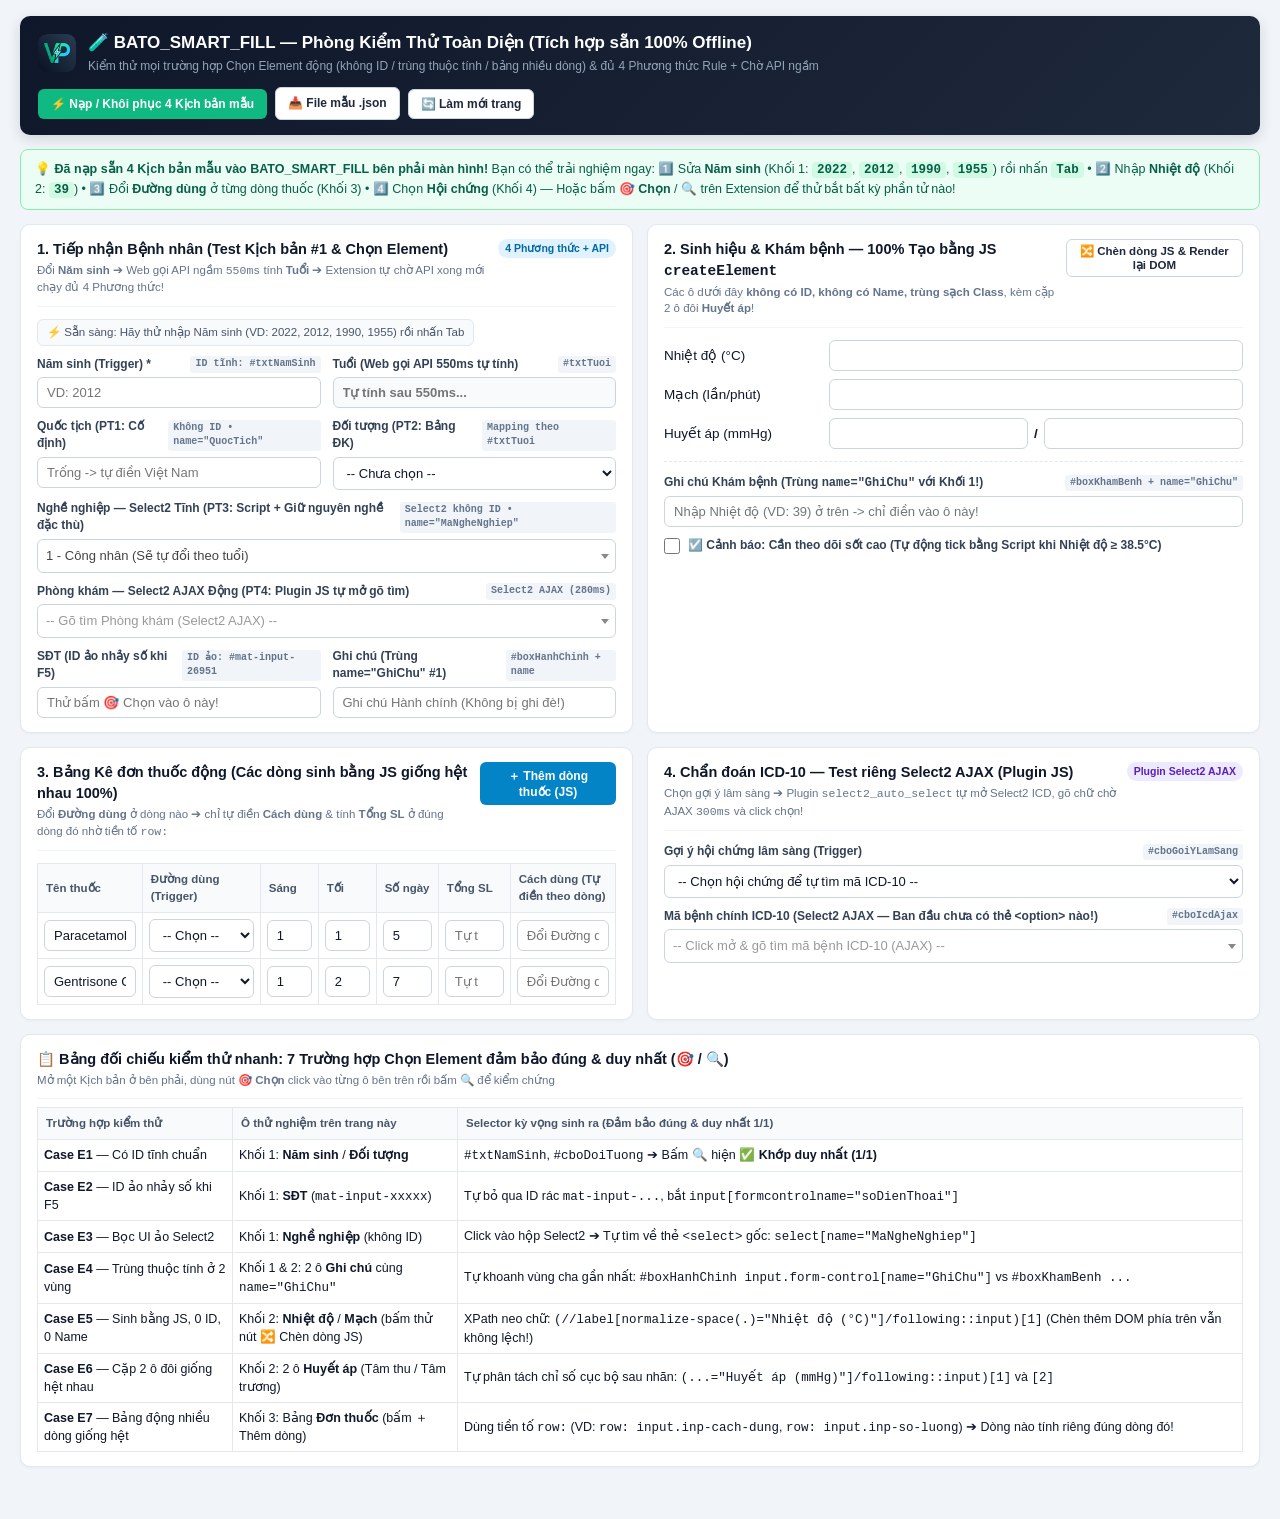
==== extensions/BATO_SMART_FILL/demo/demo.html @ b97f4ca3 "Update from https://github.com/phamminhvien/bato_his/commit/0f5f0caa06fc90ce4609efbcb10e0defe38414d7" ====
<!DOCTYPE html>
<html lang="vi">
<head>
  <meta charset="UTF-8" />
  <meta name="viewport" content="width=device-width, initial-scale=1.0" />
  <title>BATO_SMART_FILL — Phòng Kiểm Thử &amp; Hướng Dẫn Thực Hành</title>
  <link rel="icon" href="../icons/icon48.png" />
  <link rel="stylesheet" href="vendor/select2.min.css" />
  <style>
    :root {
      --bg: #f1f5f9;
      --card: #ffffff;
      --border: #cbd5e1;
      --text: #0f172a;
      --muted: #64748b;
      --primary: #059669;
      --accent: #0284c7;
    }
    * { box-sizing: border-box; margin: 0; padding: 0; }
    body {
      font-family: -apple-system, BlinkMacSystemFont, 'Segoe UI', Roboto, sans-serif;
      background: var(--bg);
      color: var(--text);
      font-size: 13.5px;
      line-height: 1.45;
      padding: 16px 20px 60px;
    }
    .lab-header {
      background: linear-gradient(135deg, #0f172a 0%, #1e293b 100%);
      color: #fff;
      padding: 15px 18px;
      border-radius: 10px;
      display: flex;
      align-items: center;
      justify-content: space-between;
      flex-wrap: wrap;
      gap: 12px;
      margin-bottom: 14px;
      box-shadow: 0 4px 14px rgba(15, 23, 42, 0.14);
    }
    .lab-brand { display: flex; align-items: center; gap: 12px; }
    .lab-brand img { width: 38px; height: 38px; border-radius: 9px; }
    .lab-header h1 { font-size: 17px; font-weight: 700; }
    .lab-header p { font-size: 12px; color: #94a3b8; margin-top: 2px; }
    .header-actions { display: flex; gap: 8px; align-items: center; flex-wrap: wrap; }
    .btn {
      display: inline-flex;
      align-items: center;
      gap: 6px;
      padding: 7px 12px;
      border-radius: 6px;
      font-size: 12px;
      font-weight: 600;
      cursor: pointer;
      border: 1px solid transparent;
      text-decoration: none;
      transition: all 0.15s;
    }
    .btn-emerald { background: #10b981; color: #fff; }
    .btn-emerald:hover { background: #059669; }
    .btn-sky { background: #0284c7; color: #fff; }
    .btn-sky:hover { background: #0369a1; }
    .btn-outline { background: #fff; color: #1e293b; border-color: #cbd5e1; }
    .btn-outline:hover { background: #f8fafc; }

    .guide-banner {
      background: #ecfdf5;
      border: 1px solid #86efac;
      color: #065f46;
      padding: 10px 14px;
      border-radius: 8px;
      margin-bottom: 14px;
      font-size: 12.5px;
    }
    .guide-banner code {
      background: #d1fae5;
      padding: 1px 5px;
      border-radius: 4px;
      font-family: Consolas, monospace;
      font-weight: 600;
    }

    .grid-2 {
      display: grid;
      grid-template-columns: repeat(auto-fit, minmax(420px, 1fr));
      gap: 14px;
      margin-bottom: 14px;
    }
    .card {
      background: var(--card);
      border: 1px solid #e2e8f0;
      border-radius: 10px;
      padding: 14px 16px;
      box-shadow: 0 1px 3px rgba(0, 0, 0, 0.04);
    }
    .card-head {
      display: flex;
      align-items: flex-start;
      justify-content: space-between;
      gap: 8px;
      padding-bottom: 10px;
      margin-bottom: 12px;
      border-bottom: 1px solid #f1f5f9;
    }
    .card-title { font-size: 14.5px; font-weight: 700; color: #0f172a; }
    .card-sub { font-size: 11.5px; color: var(--muted); margin-top: 2px; }
    .tag-case {
      font-size: 10.5px;
      font-weight: 700;
      padding: 2px 7px;
      border-radius: 999px;
      background: #e0f2fe;
      color: #0369a1;
      white-space: nowrap;
    }
    .tag-case.purple { background: #ede9fe; color: #5b21b6; }

    .form-grid {
      display: grid;
      grid-template-columns: 1fr 1fr;
      gap: 10px 12px;
    }
    .col-span-2 { grid-column: span 2; }
    .field { display: flex; flex-direction: column; gap: 4px; }
    .field label, .lbl {
      font-size: 12px;
      font-weight: 600;
      color: #334155;
      display: flex;
      align-items: center;
      justify-content: space-between;
      gap: 4px;
    }
    .hint-chip {
      font-size: 10px;
      font-weight: 600;
      color: #64748b;
      background: #f1f5f9;
      padding: 1px 5px;
      border-radius: 3px;
      font-family: Consolas, monospace;
    }
    input[type="text"],
    input[type="number"],
    select {
      width: 100%;
      padding: 7px 9px;
      border: 1px solid var(--border);
      border-radius: 6px;
      font-size: 13px;
      color: var(--text);
      background: #fff;
      outline: none;
    }
    input:focus, select:focus {
      border-color: var(--accent);
      box-shadow: 0 0 0 2px rgba(2, 132, 199, 0.14);
    }
    input[readonly] { background: #f8fafc; color: #0f172a; font-weight: 700; }

    .api-status {
      display: inline-flex;
      align-items: center;
      gap: 6px;
      font-size: 11.5px;
      padding: 4px 9px;
      border-radius: 6px;
      background: #f8fafc;
      border: 1px solid #e2e8f0;
      color: #475569;
    }
    .api-status.busy {
      background: #fffbeb;
      border-color: #fde68a;
      color: #b45309;
      font-weight: 600;
    }
    .api-status.done {
      background: #ecfdf5;
      border-color: #86efac;
      color: #065f46;
      font-weight: 600;
    }

    .vital-row {
      display: grid;
      grid-template-columns: 155px 1fr;
      align-items: center;
      gap: 10px;
      margin-bottom: 8px;
    }
    .bp-pair {
      display: flex;
      align-items: center;
      gap: 6px;
    }
    .dynamic-alert {
      background: #fef2f2;
      border: 1px solid #fecaca;
      color: #991b1b;
      padding: 6px 10px;
      border-radius: 6px;
      font-size: 12px;
      margin-bottom: 8px;
    }

    .rx-table {
      width: 100%;
      border-collapse: collapse;
      margin-top: 8px;
      font-size: 12.5px;
    }
    .rx-table th {
      background: #f8fafc;
      border: 1px solid #e2e8f0;
      padding: 7px 8px;
      text-align: left;
      font-size: 11.5px;
      color: #475569;
    }
    .rx-table td {
      border: 1px solid #e2e8f0;
      padding: 6px;
    }

    .select2-container { width: 100% !important; }
    .select2-container .select2-selection--single {
      height: 34px !important;
      border: 1px solid var(--border) !important;
      border-radius: 6px !important;
    }
    .select2-container--default .select2-selection--single .select2-selection__rendered {
      line-height: 32px !important;
      font-size: 13px;
    }
    .select2-container--default .select2-selection--single .select2-selection__arrow {
      height: 32px !important;
    }
  </style>
</head>
<body>
  <header class="lab-header">
    <div class="lab-brand">
      <img src="../icons/icon128.png" alt="VP" />
      <div>
        <h1>🧪 BATO_SMART_FILL — Phòng Kiểm Thử Toàn Diện (Tích hợp sẵn 100% Offline)</h1>
        <p>Kiểm thử mọi trường hợp Chọn Element động (không ID / trùng thuộc tính / bảng nhiều dòng) &amp; đủ 4 Phương thức Rule + Chờ API ngầm</p>
      </div>
    </div>
    <div class="header-actions">
      <button type="button" id="btnRestoreDemoScenarios" class="btn btn-emerald"
        title="Nạp hoặc khôi phục lại 4 kịch bản mẫu gốc vào Extension">
        ⚡ Nạp / Khôi phục 4 Kịch bản mẫu
      </button>
      <a href="./demo-scenarios.json" download="BATO_SMART_FILL_demo_scenarios.json" class="btn btn-outline"
        title="Tải file .json mẫu để test tính năng Nhập / Chống trùng lặp">
        📥 File mẫu .json
      </a>
      <button type="button" id="btnResetLab" class="btn btn-outline">🔄 Làm mới trang</button>
    </div>
  </header>

  <div class="guide-banner">
    <b>💡 Đã nạp sẵn 4 Kịch bản mẫu vào BATO_SMART_FILL bên phải màn hình!</b>
    Bạn có thể trải nghiệm ngay:
    1️⃣ Sửa <b>Năm sinh</b> (Khối 1: <code>2022</code>, <code>2012</code>, <code>1990</code>, <code>1955</code>) rồi nhấn <code>Tab</code>
    • 2️⃣ Nhập <b>Nhiệt độ</b> (Khối 2: <code>39</code>)
    • 3️⃣ Đổi <b>Đường dùng</b> ở từng dòng thuốc (Khối 3)
    • 4️⃣ Chọn <b>Hội chứng</b> (Khối 4)
    — Hoặc bấm <b>🎯 Chọn</b> / <b>🔍</b> trên Extension để thử bắt bất kỳ phần tử nào!
  </div>

  <div class="grid-2">
    <!-- KHỐI 1 -->
    <section id="boxHanhChinh" class="card">
      <div class="card-head">
        <div>
          <div class="card-title">1. Tiếp nhận Bệnh nhân (Test Kịch bản #1 &amp; Chọn Element)</div>
          <div class="card-sub">
            Đổi <b>Năm sinh</b> ➔ Web gọi API ngầm <code>550ms</code> tính <b>Tuổi</b> ➔ Extension tự chờ API xong mới chạy đủ 4 Phương thức!
          </div>
        </div>
        <span class="tag-case">4 Phương thức + API</span>
      </div>

      <div style="margin-bottom: 10px;">
        <div id="apiAgeStatus" class="api-status">⚡ Sẵn sàng: Hãy thử nhập Năm sinh (VD: 2022, 2012, 1990, 1955) rồi nhấn Tab</div>
      </div>

      <div class="form-grid">
        <div class="field">
          <label for="txtNamSinh">
            <span>Năm sinh (Trigger) *</span>
            <span class="hint-chip">ID tĩnh: #txtNamSinh</span>
          </label>
          <input type="number" id="txtNamSinh" placeholder="VD: 2012" min="1900" max="2026" />
        </div>

        <div class="field">
          <label for="txtTuoi">
            <span>Tuổi (Web gọi API 550ms tự tính)</span>
            <span class="hint-chip">#txtTuoi</span>
          </label>
          <input type="number" id="txtTuoi" readonly placeholder="Tự tính sau 550ms..." />
        </div>

        <div class="field">
          <label>
            <span>Quốc tịch (PT1: Cố định)</span>
            <span class="hint-chip">Không ID • name="QuocTich"</span>
          </label>
          <input type="text" name="QuocTich" placeholder="Trống -> tự điền Việt Nam" />
        </div>

        <div class="field">
          <label for="cboDoiTuong">
            <span>Đối tượng (PT2: Bảng ĐK)</span>
            <span class="hint-chip">Mapping theo #txtTuoi</span>
          </label>
          <select id="cboDoiTuong">
            <option value="">-- Chưa chọn --</option>
            <option value="TE6">Trẻ em dưới 6 tuổi (Miễn phí)</option>
            <option value="BHYT">Bảo hiểm y tế (18 - 59t)</option>
            <option value="NCT">Người cao tuổi (60 - 79t)</option>
            <option value="NCT80">Người cao tuổi >= 80 tuổi</option>
          </select>
        </div>

        <div class="field col-span-2">
          <label>
            <span>Nghề nghiệp — Select2 Tĩnh (PT3: Script + Giữ nguyên nghề đặc thù)</span>
            <span class="hint-chip">Select2 không ID • name="MaNgheNghiep"</span>
          </label>
          <select name="MaNgheNghiep" class="js-select2-static">
            <option value="1" selected>1 - Công nhân (Sẽ tự đổi theo tuổi)</option>
            <option value="6">6 - Nông dân (Đổi nếu &lt;18 hoặc &gt;=60, giữ nguyên 18-59)</option>
            <option value="3">3 - Trẻ em (&lt; 6 tuổi)</option>
            <option value="4">4 - Học sinh / Sinh viên (6 - 17 tuổi)</option>
            <option value="139">139 - Hưu trí / Người cao tuổi (&gt;= 60 tuổi)</option>
            <option value="10">10 - Công an (Giữ nguyên không đổi!)</option>
            <option value="11">11 - Quân đội (Giữ nguyên không đổi!)</option>
          </select>
        </div>

        <div class="field col-span-2">
          <label for="cboPhongKhamAjax">
            <span>Phòng khám — Select2 AJAX Động (PT4: Plugin JS tự mở gõ tìm)</span>
            <span class="hint-chip">Select2 AJAX (280ms)</span>
          </label>
          <select id="cboPhongKhamAjax"></select>
        </div>

        <div class="field">
          <label id="lblDynamicPhone">
            <span>SĐT (ID ảo nhảy số khi F5)</span>
            <span class="hint-chip" id="chipPhoneId">mat-input-???</span>
          </label>
          <input type="text" formcontrolname="soDienThoai" placeholder="Thử bấm 🎯 Chọn vào ô này!" />
        </div>

        <div class="field">
          <label>
            <span>Ghi chú (Trùng name="GhiChu" #1)</span>
            <span class="hint-chip">#boxHanhChinh + name</span>
          </label>
          <input type="text" class="form-control" name="GhiChu" placeholder="Ghi chú Hành chính (Không bị ghi đè!)" />
        </div>
      </div>
    </section>

    <!-- KHỐI 2 -->
    <section id="boxKhamBenh" class="card">
      <div class="card-head">
        <div>
          <div class="card-title">2. Sinh hiệu &amp; Khám bệnh — 100% Tạo bằng JS <code>createElement</code></div>
          <div class="card-sub">
            Các ô dưới đây <b>không có ID, không có Name, trùng sạch Class</b>, kèm cặp 2 ô đôi <b>Huyết áp</b>!
          </div>
        </div>
        <button type="button" id="btnMutateDom" class="btn btn-outline" style="padding:4px 8px; font-size:11.5px;">
          🔀 Chèn dòng JS &amp; Render lại DOM
        </button>
      </div>

      <div id="dynamicAlertsZone"></div>
      <div id="jsGeneratedVitalsContainer"></div>

      <hr style="border:none; border-top:1px dashed #e2e8f0; margin: 12px 0;" />

      <div class="form-grid">
        <div class="field col-span-2">
          <label>
            <span>Ghi chú Khám bệnh (Trùng <code>name="GhiChu"</code> với Khối 1!)</span>
            <span class="hint-chip">#boxKhamBenh + name="GhiChu"</span>
          </label>
          <input type="text" class="form-control" name="GhiChu" placeholder="Nhập Nhiệt độ (VD: 39) ở trên -> chỉ điền vào ô này!" />
        </div>

        <div class="field col-span-2">
          <label style="justify-content:flex-start; gap:8px; cursor:pointer;">
            <input type="checkbox" formcontrolname="canTheoDoiSot" style="width:16px; height:16px;" />
            <span>☑️ Cảnh báo: Cần theo dõi sốt cao (Tự động tick bằng Script khi Nhiệt độ &ge; 38.5°C)</span>
          </label>
        </div>
      </div>
    </section>
  </div>

  <div class="grid-2">
    <!-- KHỐI 3 -->
    <section id="boxDonThuoc" class="card">
      <div class="card-head">
        <div>
          <div class="card-title">3. Bảng Kê đơn thuốc động (Các dòng sinh bằng JS giống hệt nhau 100%)</div>
          <div class="card-sub">
            Đổi <b>Đường dùng</b> ở dòng nào ➔ chỉ tự điền <b>Cách dùng</b> &amp; tính <b>Tổng SL</b> ở đúng dòng đó nhờ tiền tố <code>row:</code>
          </div>
        </div>
        <button type="button" id="btnAddRxRow" class="btn btn-sky" style="padding:5px 10px; font-size:12px;">
          ＋ Thêm dòng thuốc (JS)
        </button>
      </div>

      <table id="tblDonThuoc" class="rx-table">
        <thead>
          <tr>
            <th>Tên thuốc</th>
            <th style="width:118px;">Đường dùng (Trigger)</th>
            <th style="width:58px;">Sáng</th>
            <th style="width:58px;">Tối</th>
            <th style="width:62px;">Số ngày</th>
            <th style="width:72px;">Tổng SL</th>
            <th>Cách dùng (Tự điền theo dòng)</th>
          </tr>
        </thead>
        <tbody id="rxTbody"></tbody>
      </table>
    </section>

    <!-- KHỐI 4 -->
    <section id="boxChuanDoan" class="card">
      <div class="card-head">
        <div>
          <div class="card-title">4. Chẩn đoán ICD-10 — Test riêng Select2 AJAX (Plugin JS)</div>
          <div class="card-sub">
            Chọn gợi ý lâm sàng ➔ Plugin <code>select2_auto_select</code> tự mở Select2 ICD, gõ chữ chờ AJAX <code>300ms</code> và click chọn!
          </div>
        </div>
        <span class="tag-case purple">Plugin Select2 AJAX</span>
      </div>

      <div class="form-grid">
        <div class="field col-span-2">
          <label for="cboGoiYLamSang">
            <span>Gợi ý hội chứng lâm sàng (Trigger)</span>
            <span class="hint-chip">#cboGoiYLamSang</span>
          </label>
          <select id="cboGoiYLamSang">
            <option value="">-- Chọn hội chứng để tự tìm mã ICD-10 --</option>
            <option value="SXH">Sốt xuất huyết Dengue</option>
            <option value="THA">Tăng huyết áp vô căn</option>
            <option value="VIEM_HONG">Viêm họng cấp</option>
          </select>
        </div>

        <div class="field col-span-2">
          <label for="cboIcdAjax">
            <span>Mã bệnh chính ICD-10 (Select2 AJAX — Ban đầu chưa có thẻ &lt;option&gt; nào!)</span>
            <span class="hint-chip">#cboIcdAjax</span>
          </label>
          <select id="cboIcdAjax"></select>
        </div>
      </div>
    </section>
  </div>

  <!-- BẢNG ĐỐI CHIẾU NHANH 7 CASE CHỌN ELEMENT -->
  <section class="card">
    <div class="card-head" style="margin-bottom: 8px;">
      <div>
        <div class="card-title">📋 Bảng đối chiếu kiểm thử nhanh: 7 Trường hợp Chọn Element đảm bảo đúng &amp; duy nhất (🎯 / 🔍)</div>
        <div class="card-sub">Mở một Kịch bản ở bên phải, dùng nút <b>🎯 Chọn</b> click vào từng ô bên trên rồi bấm <b>🔍</b> để kiểm chứng</div>
      </div>
    </div>
    <table class="rx-table" style="margin-top: 4px;">
      <thead>
        <tr>
          <th style="width: 195px;">Trường hợp kiểm thử</th>
          <th style="width: 225px;">Ô thử nghiệm trên trang này</th>
          <th>Selector kỳ vọng sinh ra (Đảm bảo đúng &amp; duy nhất 1/1)</th>
        </tr>
      </thead>
      <tbody>
        <tr>
          <td><b>Case E1</b> — Có ID tĩnh chuẩn</td>
          <td>Khối 1: <b>Năm sinh</b> / <b>Đối tượng</b></td>
          <td><code>#txtNamSinh</code>, <code>#cboDoiTuong</code> ➔ Bấm 🔍 hiện <b>✅ Khớp duy nhất (1/1)</b></td>
        </tr>
        <tr>
          <td><b>Case E2</b> — ID ảo nhảy số khi F5</td>
          <td>Khối 1: <b>SĐT</b> (<code>mat-input-xxxxx</code>)</td>
          <td>Tự bỏ qua ID rác <code>mat-input-...</code>, bắt <code>input[formcontrolname="soDienThoai"]</code></td>
        </tr>
        <tr>
          <td><b>Case E3</b> — Bọc UI ảo Select2</td>
          <td>Khối 1: <b>Nghề nghiệp</b> (không ID)</td>
          <td>Click vào hộp Select2 ➔ Tự tìm về thẻ <code>&lt;select&gt;</code> gốc: <code>select[name="MaNgheNghiep"]</code></td>
        </tr>
        <tr>
          <td><b>Case E4</b> — Trùng thuộc tính ở 2 vùng</td>
          <td>Khối 1 &amp; 2: 2 ô <b>Ghi chú</b> cùng <code>name="GhiChu"</code></td>
          <td>Tự khoanh vùng cha gần nhất: <code>#boxHanhChinh input.form-control[name="GhiChu"]</code> vs <code>#boxKhamBenh ...</code></td>
        </tr>
        <tr>
          <td><b>Case E5</b> — Sinh bằng JS, 0 ID, 0 Name</td>
          <td>Khối 2: <b>Nhiệt độ</b> / <b>Mạch</b> (bấm thử nút 🔀 Chèn dòng JS)</td>
          <td>XPath neo chữ: <code>(//label[normalize-space(.)="Nhiệt độ (°C)"]/following::input)[1]</code> (Chèn thêm DOM phía trên vẫn không lệch!)</td>
        </tr>
        <tr>
          <td><b>Case E6</b> — Cặp 2 ô đôi giống hệt nhau</td>
          <td>Khối 2: 2 ô <b>Huyết áp</b> (Tâm thu / Tâm trương)</td>
          <td>Tự phân tách chỉ số cục bộ sau nhãn: <code>(...="Huyết áp (mmHg)"]/following::input)[1]</code> và <code>[2]</code></td>
        </tr>
        <tr>
          <td><b>Case E7</b> — Bảng động nhiều dòng giống hệt</td>
          <td>Khối 3: Bảng <b>Đơn thuốc</b> (bấm ＋ Thêm dòng)</td>
          <td>Dùng tiền tố <code>row:</code> (VD: <code>row: input.inp-cach-dung</code>, <code>row: input.inp-so-luong</code>) ➔ Dòng nào tính riêng đúng dòng đó!</td>
        </tr>
      </tbody>
    </table>
  </section>

  <!-- Thứ tự nạp chuẩn: Mock API -> jQuery/Select2 -> Network Monitor -> Plugins -> Content Engine -> Demo Page Logic -->
  <script src="mock-his-server.js"></script>
  <script src="vendor/jquery.min.js"></script>
  <script src="vendor/select2.min.js"></script>
  <script src="../content/page-network-monitor.js"></script>
  <script src="../plugins/custom-plugins.js"></script>
  <script src="../content/content.js"></script>
  <script src="demo.js"></script>
</body>
</html>
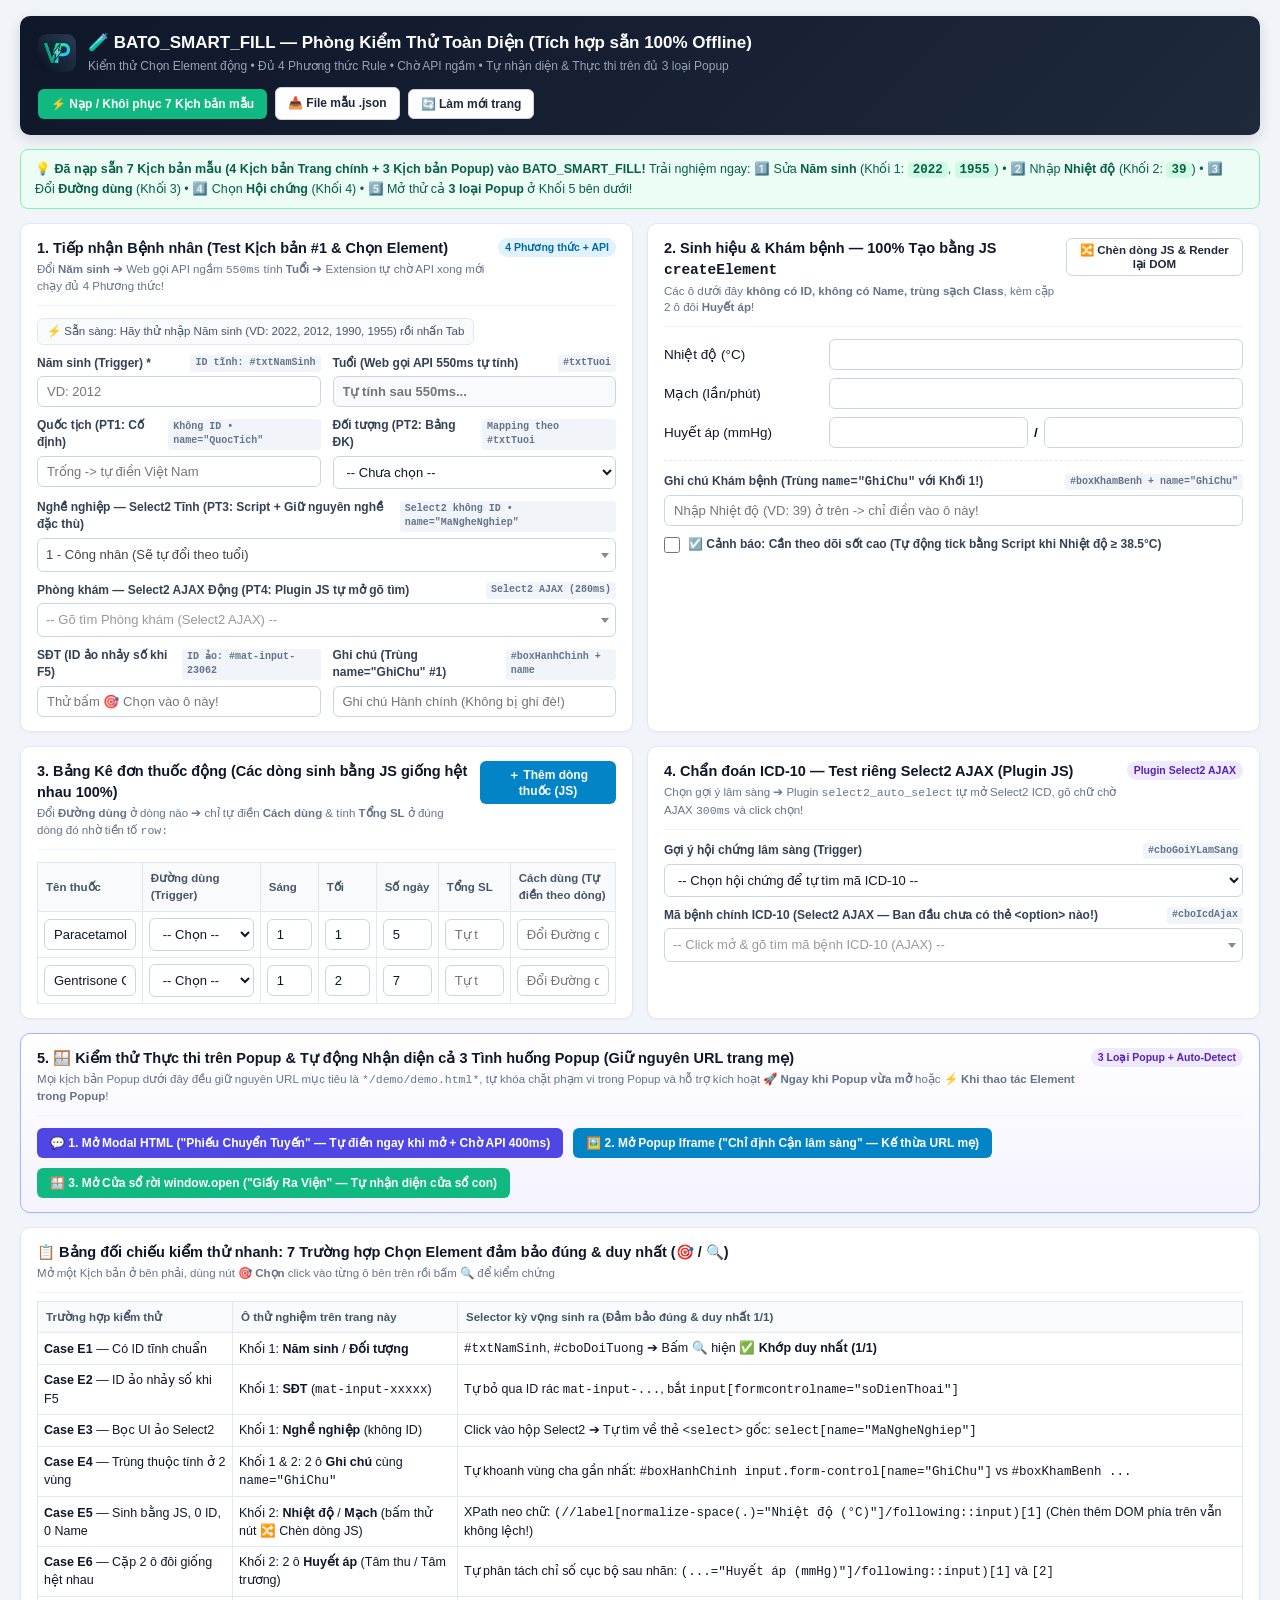
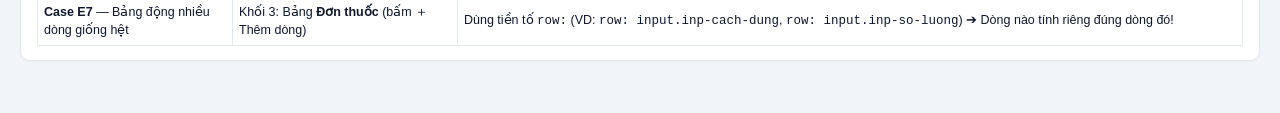
==== commit fb10d2fa: "Update from https://github.com/phamminhvien/bato_his/commit/540d22dc5a569eb52c4afe76003103beca1646e7" ====
--- a/extensions/BATO_SMART_FILL/demo/demo.html
+++ b/extensions/BATO_SMART_FILL/demo/demo.html
@@ -236,6 +236,54 @@
     .select2-container--default .select2-selection--single .select2-selection__arrow {
       height: 32px !important;
     }
+
+    .hidden { display: none !important; }
+    .btn-indigo { background: #4f46e5; color: #fff; }
+    .btn-indigo:hover { background: #4338ca; }
+    .popup-demo-btns {
+      display: flex;
+      flex-wrap: wrap;
+      gap: 10px;
+      margin-top: 4px;
+    }
+    .his-modal-backdrop {
+      position: fixed;
+      inset: 0;
+      background: rgba(15, 23, 42, 0.52);
+      z-index: 9999;
+      display: flex;
+      align-items: center;
+      justify-content: center;
+      padding: 16px;
+    }
+    .his-modal-dialog {
+      background: #ffffff;
+      border-radius: 10px;
+      width: 100%;
+      max-width: 600px;
+      box-shadow: 0 20px 40px rgba(15, 23, 42, 0.28);
+      border: 1px solid #cbd5e1;
+      overflow: hidden;
+    }
+    .his-modal-header {
+      background: #1e1b4b;
+      color: #ffffff;
+      padding: 12px 16px;
+      display: flex;
+      align-items: center;
+      justify-content: space-between;
+      gap: 8px;
+    }
+    .his-modal-header h3 { font-size: 14.5px; font-weight: 700; }
+    .his-modal-body { padding: 14px 16px; }
+    .his-modal-footer {
+      padding: 10px 16px;
+      background: #f8fafc;
+      border-top: 1px solid #e2e8f0;
+      display: flex;
+      justify-content: flex-end;
+      gap: 8px;
+    }
   </style>
 </head>
 <body>
@@ -244,13 +292,13 @@
       <img src="../icons/icon128.png" alt="VP" />
       <div>
         <h1>🧪 BATO_SMART_FILL — Phòng Kiểm Thử Toàn Diện (Tích hợp sẵn 100% Offline)</h1>
-        <p>Kiểm thử mọi trường hợp Chọn Element động (không ID / trùng thuộc tính / bảng nhiều dòng) &amp; đủ 4 Phương thức Rule + Chờ API ngầm</p>
+        <p>Kiểm thử Chọn Element động • Đủ 4 Phương thức Rule • Chờ API ngầm • Tự nhận diện &amp; Thực thi trên đủ 3 loại Popup</p>
       </div>
     </div>
     <div class="header-actions">
       <button type="button" id="btnRestoreDemoScenarios" class="btn btn-emerald"
-        title="Nạp hoặc khôi phục lại 4 kịch bản mẫu gốc vào Extension">
-        ⚡ Nạp / Khôi phục 4 Kịch bản mẫu
+        title="Nạp hoặc khôi phục lại trọn bộ 7 kịch bản mẫu gốc vào Extension">
+        ⚡ Nạp / Khôi phục 7 Kịch bản mẫu
       </button>
       <a href="./demo-scenarios.json" download="BATO_SMART_FILL_demo_scenarios.json" class="btn btn-outline"
         title="Tải file .json mẫu để test tính năng Nhập / Chống trùng lặp">
@@ -261,13 +309,13 @@
   </header>
 
   <div class="guide-banner">
-    <b>💡 Đã nạp sẵn 4 Kịch bản mẫu vào BATO_SMART_FILL bên phải màn hình!</b>
-    Bạn có thể trải nghiệm ngay:
-    1️⃣ Sửa <b>Năm sinh</b> (Khối 1: <code>2022</code>, <code>2012</code>, <code>1990</code>, <code>1955</code>) rồi nhấn <code>Tab</code>
+    <b>💡 Đã nạp sẵn 7 Kịch bản mẫu (4 Kịch bản Trang chính + 3 Kịch bản Popup) vào BATO_SMART_FILL!</b>
+    Trải nghiệm ngay:
+    1️⃣ Sửa <b>Năm sinh</b> (Khối 1: <code>2022</code>, <code>1955</code>)
     • 2️⃣ Nhập <b>Nhiệt độ</b> (Khối 2: <code>39</code>)
-    • 3️⃣ Đổi <b>Đường dùng</b> ở từng dòng thuốc (Khối 3)
+    • 3️⃣ Đổi <b>Đường dùng</b> (Khối 3)
     • 4️⃣ Chọn <b>Hội chứng</b> (Khối 4)
-    — Hoặc bấm <b>🎯 Chọn</b> / <b>🔍</b> trên Extension để thử bắt bất kỳ phần tử nào!
+    • 5️⃣ Mở thử cả <b>3 loại Popup</b> ở Khối 5 bên dưới!
   </div>
 
   <div class="grid-2">
@@ -474,6 +522,115 @@
     </section>
   </div>
 
+  <!-- KHỐI 5: KIỂM THỬ THỰC THI & TỰ ĐỘNG NHẬN DIỆN ĐỦ 3 LOẠI POPUP -->
+  <section id="boxPopupLab" class="card" style="margin-bottom: 14px; border-color: #a5b4fc; background: linear-gradient(180deg, #ffffff 0%, #f5f3ff 100%);">
+    <div class="card-head">
+      <div>
+        <div class="card-title">5. 🪟 Kiểm thử Thực thi trên Popup &amp; Tự động Nhận diện cả 3 Tình huống Popup (Giữ nguyên URL trang mẹ)</div>
+        <div class="card-sub">
+          Mọi kịch bản Popup dưới đây đều giữ nguyên URL mục tiêu là <code>*/demo/demo.html*</code>, tự khóa chặt phạm vi trong Popup và hỗ trợ kích hoạt <b>🚀 Ngay khi Popup vừa mở</b> hoặc <b>⚡ Khi thao tác Element trong Popup</b>!
+        </div>
+      </div>
+      <span class="tag-case purple">3 Loại Popup + Auto-Detect</span>
+    </div>
+
+    <div class="popup-demo-btns">
+      <button type="button" id="btnOpenDomModal" class="btn btn-indigo">
+        💬 1. Mở Modal HTML ("Phiếu Chuyển Tuyến" — Tự điền ngay khi mở + Chờ API 400ms)
+      </button>
+      <button type="button" id="btnOpenIframePopup" class="btn btn-sky">
+        🖼️ 2. Mở Popup Iframe ("Chỉ định Cận lâm sàng" — Kế thừa URL mẹ)
+      </button>
+      <button type="button" id="btnOpenWindowPopup" class="btn btn-emerald">
+        🪟 3. Mở Cửa sổ rời window.open ("Giấy Ra Viện" — Tự nhận diện cửa sổ con)
+      </button>
+    </div>
+  </section>
+
+  <!-- OVERLAY LOẠI 1: MODAL HTML NỔI TRÊN CÙNG TRANG (#modalChuyenTuyen) -->
+  <div id="modalChuyenTuyenBackdrop" class="his-modal-backdrop hidden">
+    <div id="modalChuyenTuyen" class="his-modal-dialog" role="dialog" aria-modal="true" aria-labelledby="modalChuyenTuyenTitle">
+      <div class="his-modal-header">
+        <h3 id="modalChuyenTuyenTitle">💬 Phiếu Chuyển Tuyến Khám Chữa Bệnh (Modal HTML)</h3>
+        <button type="button" id="btnCloseDomModalTop" class="btn btn-outline" style="padding:3px 9px;">✕</button>
+      </div>
+      <div class="his-modal-body">
+        <div style="margin-bottom: 10px;">
+          <div id="modalApiStatus" class="api-status">⚡ Khi mở Modal, Web gọi API ngầm 400ms cấp Mã hồ sơ chuyển tuyến...</div>
+        </div>
+
+        <div class="form-grid">
+          <div class="field">
+            <label for="txtModalMaHS">
+              <span>Mã hồ sơ chuyển tuyến (API 400ms)</span>
+              <span class="hint-chip">#txtModalMaHS</span>
+            </label>
+            <input type="text" id="txtModalMaHS" readonly placeholder="Đang tải từ API..." />
+          </div>
+
+          <div class="field">
+            <label>
+              <span>Tuyến bệnh viện chuyển đến</span>
+              <span class="hint-chip">name="TuyenChuyen"</span>
+            </label>
+            <select name="TuyenChuyen">
+              <option value="">-- Chưa chọn tuyến --</option>
+              <option value="TW">Tuyến Trung ương (Bệnh viện Chợ Rẫy / Bạch Mai)</option>
+              <option value="TINH">Bệnh viện Đa khoa Tuyến Tỉnh</option>
+              <option value="HUYEN">Trung tâm Y tế Tuyến Huyện</option>
+            </select>
+          </div>
+
+          <div class="field col-span-2">
+            <label>
+              <span>Phương tiện vận chuyển cấp cứu</span>
+              <span class="hint-chip">name="PhuongTienVC"</span>
+            </label>
+            <select name="PhuongTienVC">
+              <option value="">-- Chưa chọn phương tiện --</option>
+              <option value="XE_CC">Xe cứu thương chuyên dụng của Bệnh viện</option>
+              <option value="TU_TUC">Phương tiện tự túc của gia đình</option>
+            </select>
+          </div>
+
+          <div class="field col-span-2">
+            <label>
+              <span>Ghi chú chuyển tuyến (Cố tình trùng <code>name="GhiChu"</code> với 2 ô nền trang!)</span>
+              <span class="hint-chip">Chỉ điền trong Modal!</span>
+            </label>
+            <input type="text" class="form-control" name="GhiChu" placeholder="Tự động điền sau khi API 400ms tải xong (2 ô GhiChu nền trang không bị đụng!)" />
+          </div>
+        </div>
+      </div>
+      <div class="his-modal-footer">
+        <button type="button" id="btnClearDomModal" class="btn btn-outline">🔄 Xóa trắng các ô trong Modal</button>
+        <button type="button" id="btnCloseDomModal" class="btn btn-indigo">Đóng Modal</button>
+      </div>
+    </div>
+  </div>
+
+  <!-- OVERLAY LOẠI 2: KHUNG POPUP NHÚNG BẰNG <IFRAME> (#frmChiDinhCLS) -->
+  <div id="modalIframeBackdrop" class="his-modal-backdrop hidden">
+    <div class="his-modal-dialog" style="max-width: 660px;" role="dialog" aria-modal="true">
+      <div class="his-modal-header" style="background: #0c4a6e;">
+        <h3>🖼️ Chỉ định Cận lâm sàng (Popup nhúng &lt;iframe id="frmChiDinhCLS"&gt;)</h3>
+        <button type="button" id="btnCloseIframePopupTop" class="btn btn-outline" style="padding:3px 9px;">✕</button>
+      </div>
+      <div class="his-modal-body" style="padding: 0;">
+        <iframe
+          id="frmChiDinhCLS"
+          name="frmChiDinhCLS"
+          src="about:blank"
+          title="Chỉ định Cận lâm sàng"
+          style="width: 100%; height: 310px; border: none; display: block;"
+        ></iframe>
+      </div>
+      <div class="his-modal-footer">
+        <button type="button" id="btnCloseIframePopup" class="btn btn-sky">Đóng Popup Iframe</button>
+      </div>
+    </div>
+  </div>
+
   <!-- BẢNG ĐỐI CHIẾU NHANH 7 CASE CHỌN ELEMENT -->
   <section class="card">
     <div class="card-head" style="margin-bottom: 8px;">
